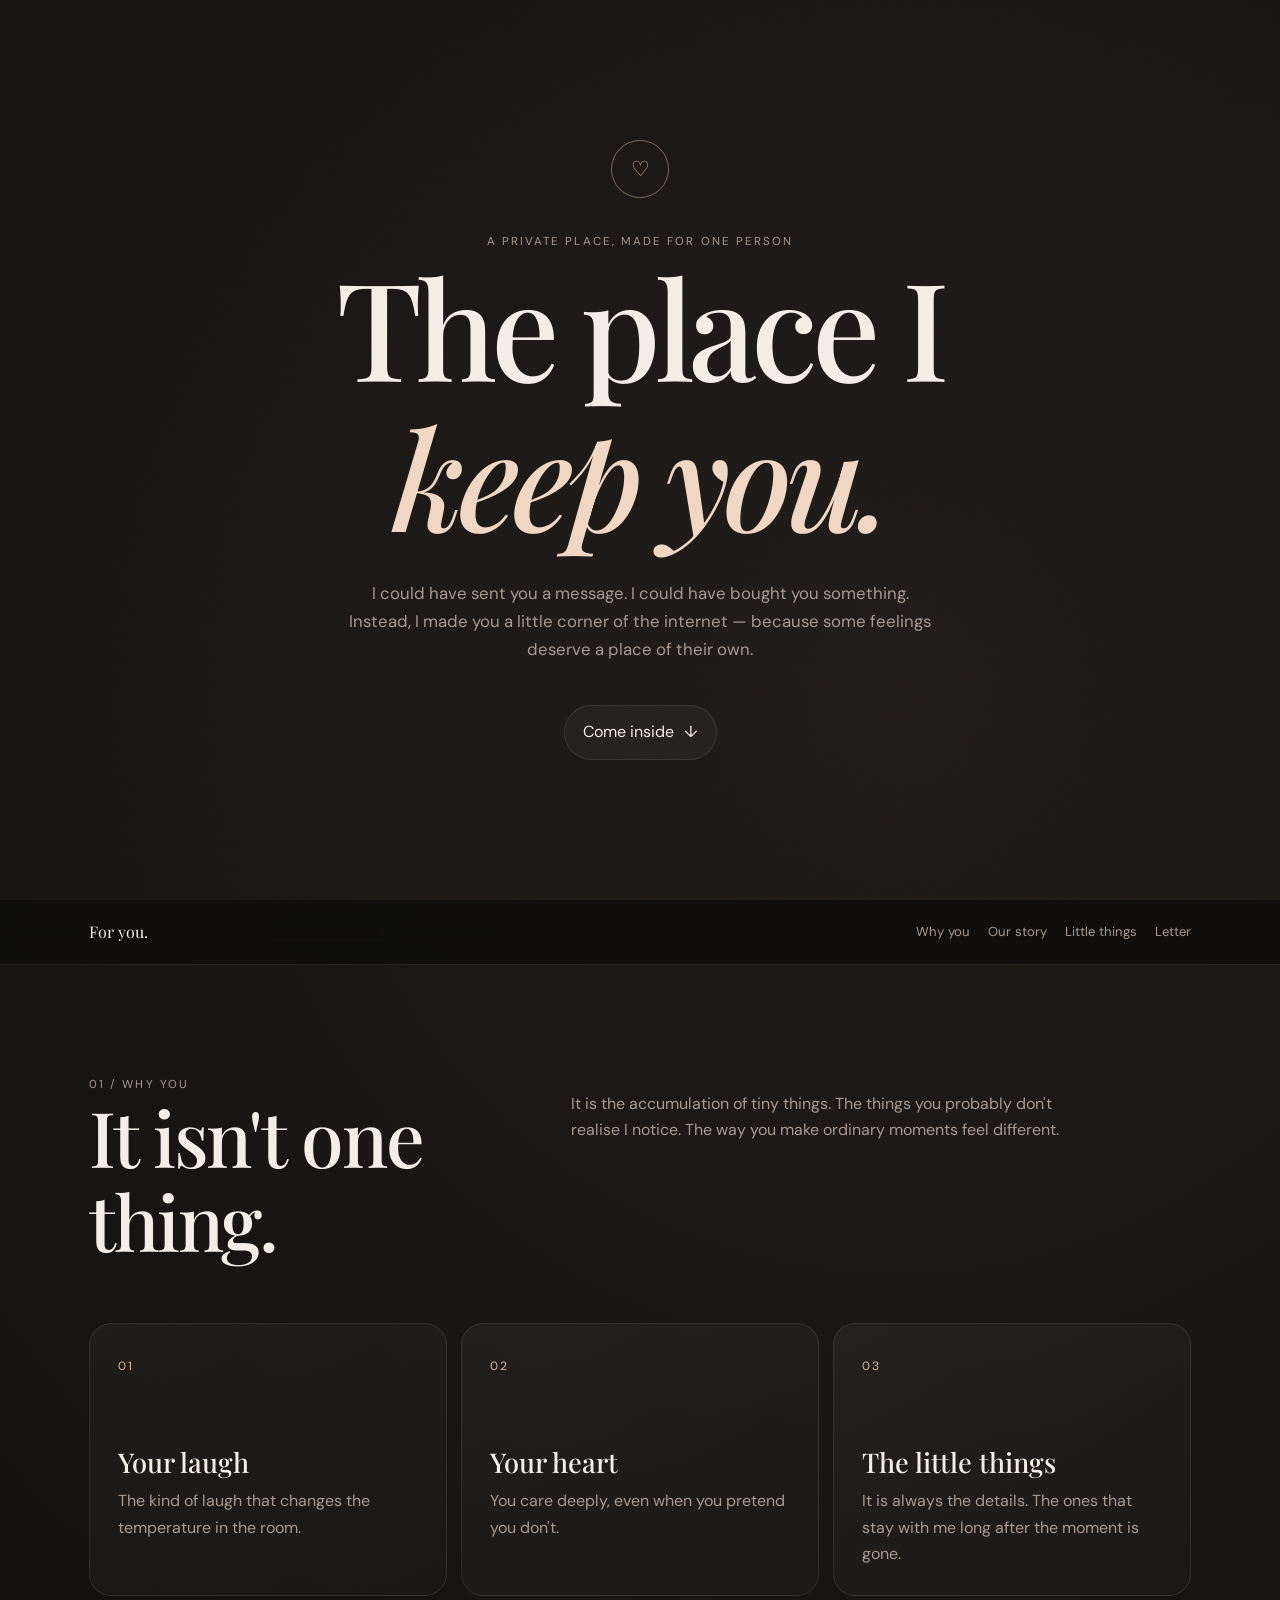
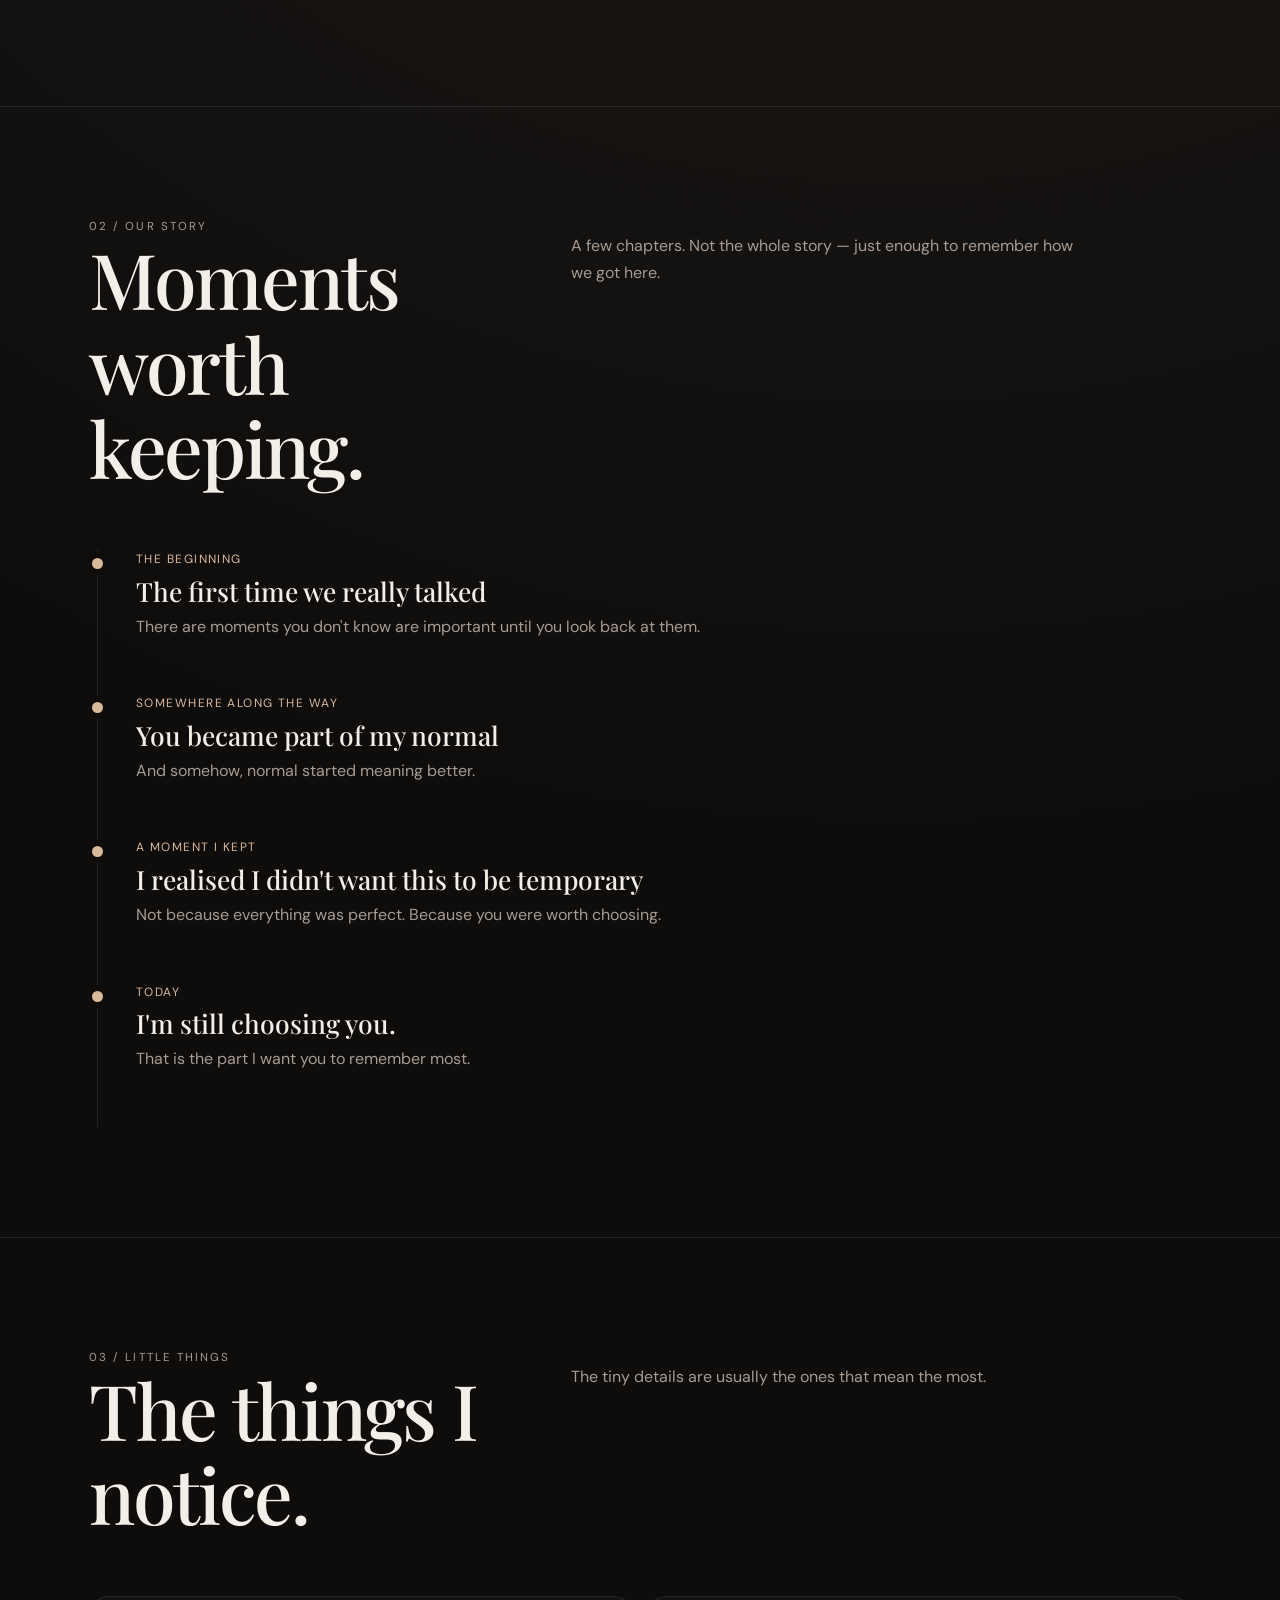
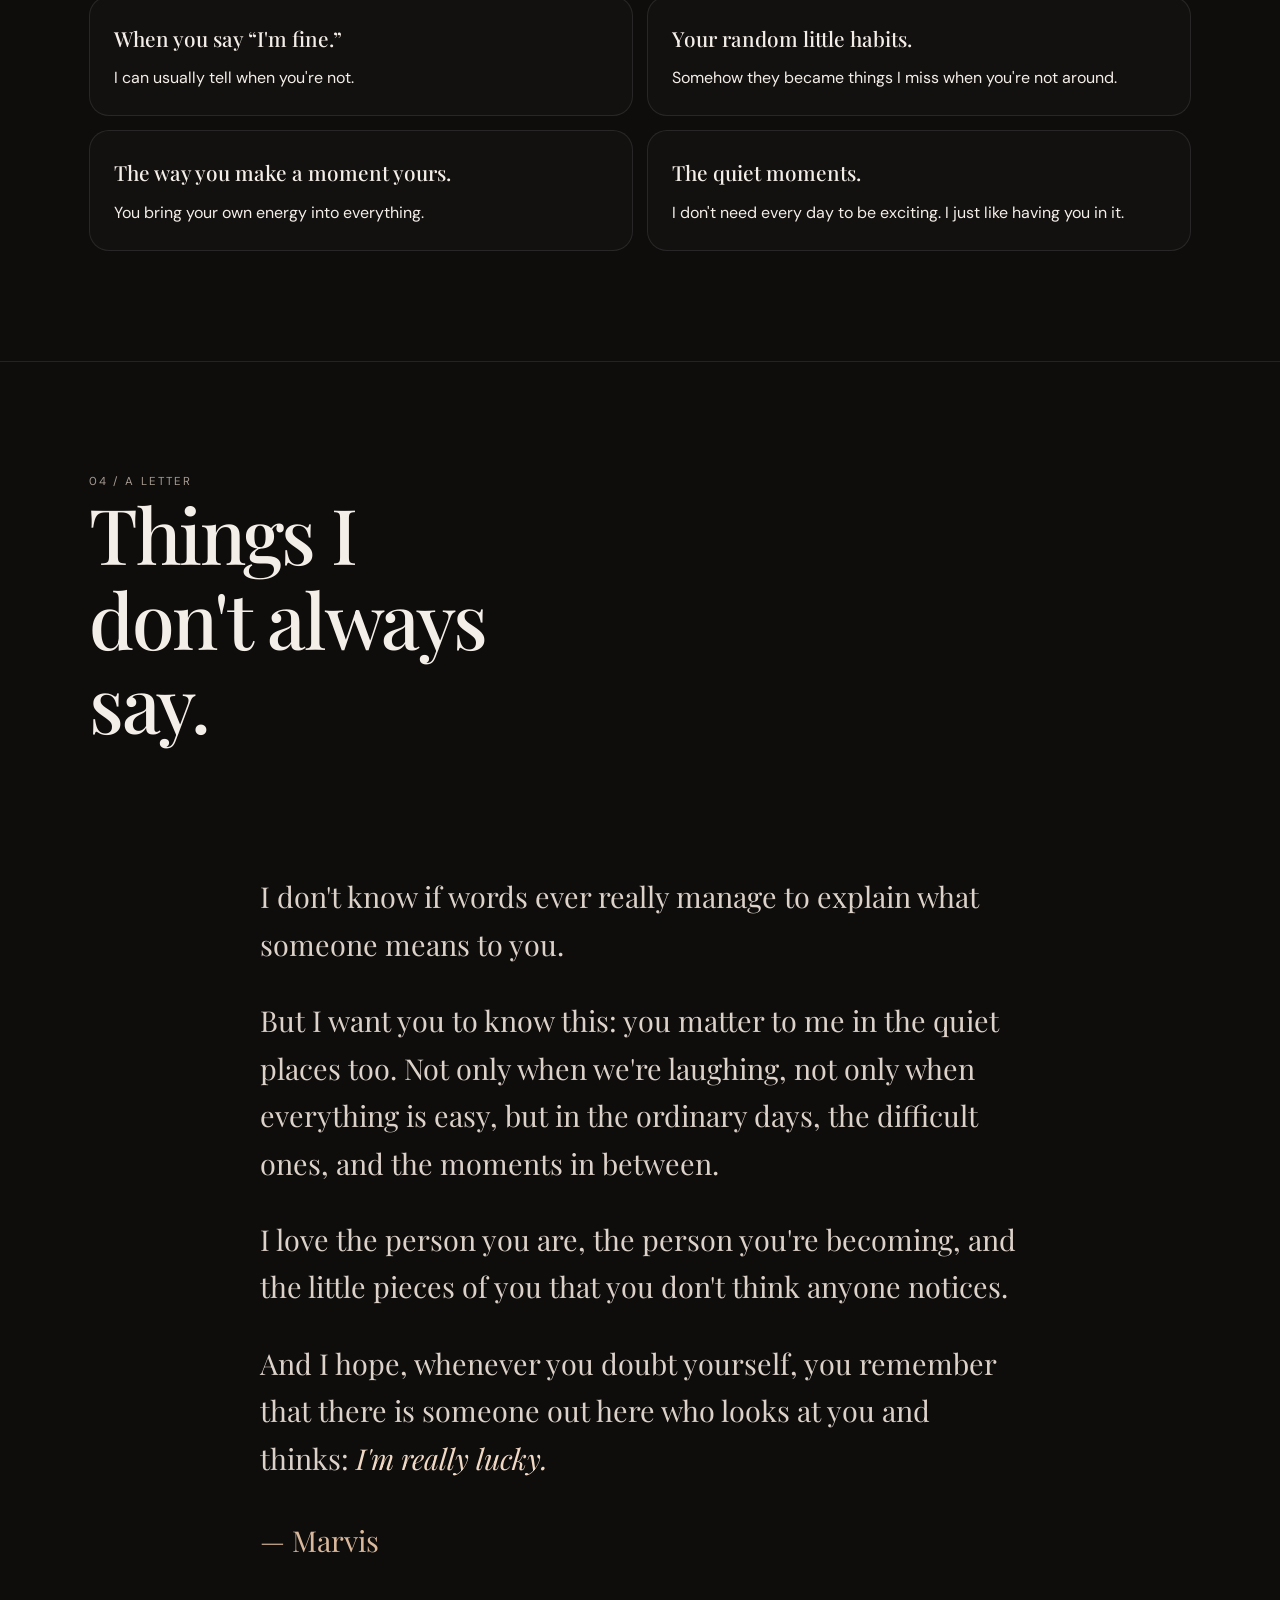
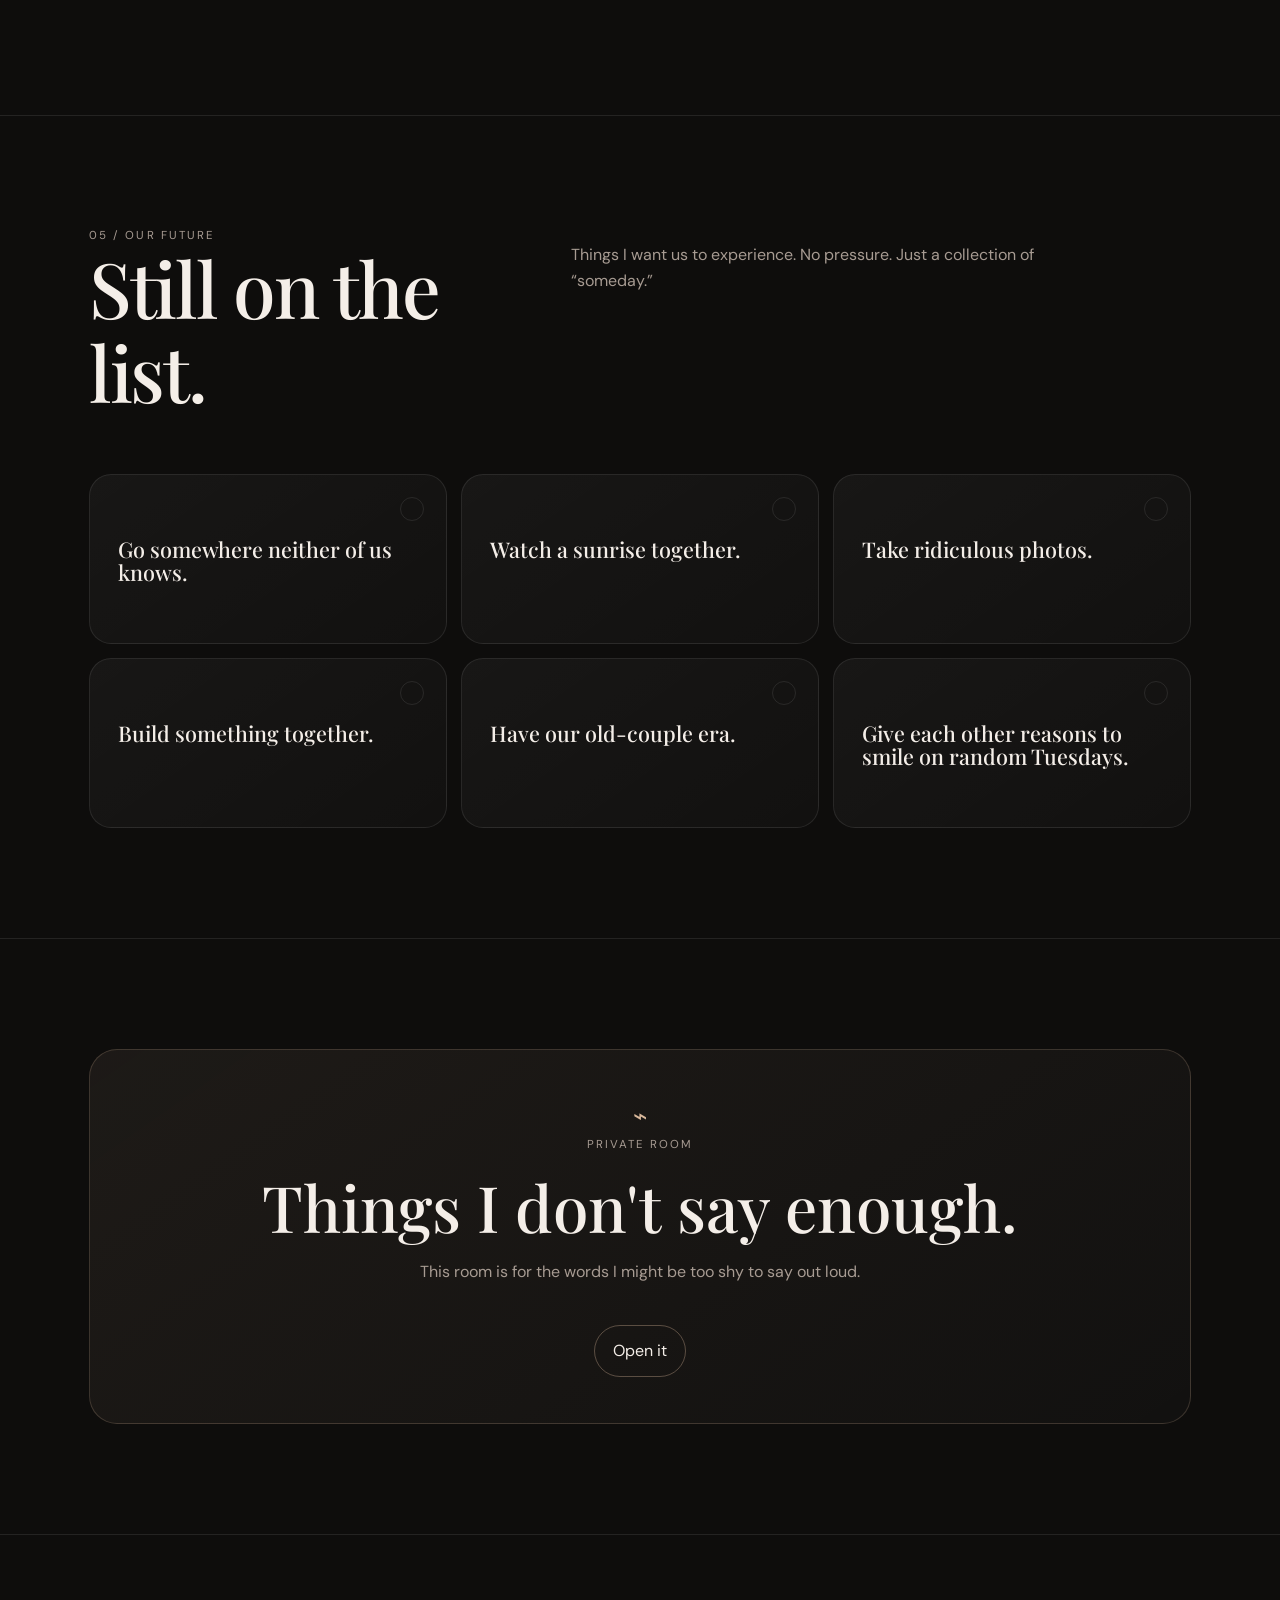
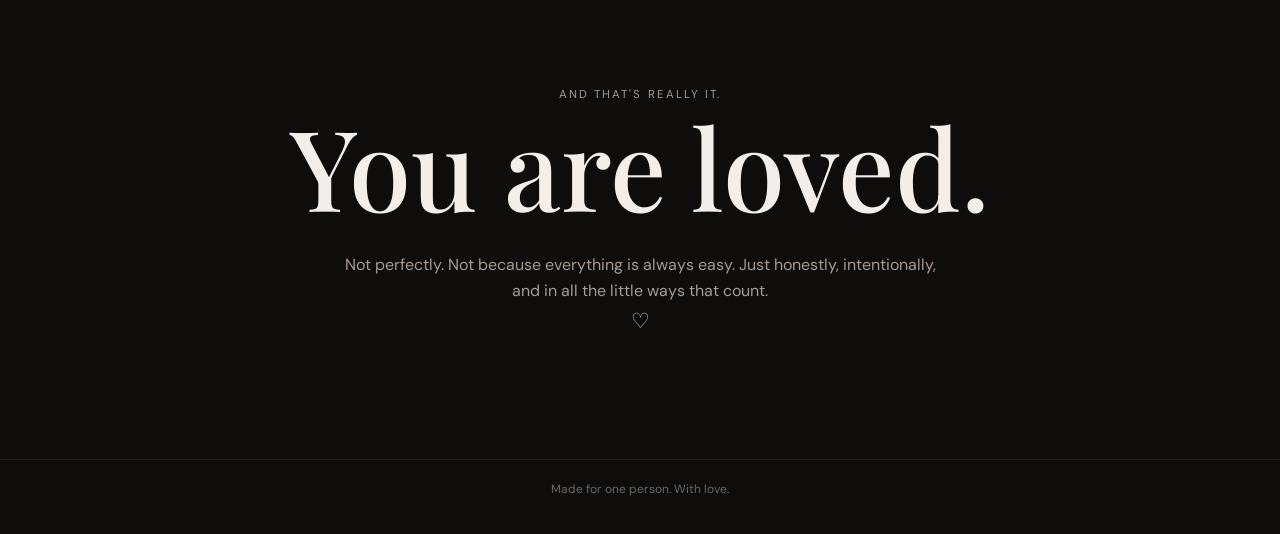
==== index.html @ 0d469877 "Initialize the love-letter website" ====
<!doctype html>
<html lang="en">
<head>
<meta charset="utf-8" />
<meta name="viewport" content="width=device-width,initial-scale=1" />
<meta name="theme-color" content="#12100f" />
<title>The Place I Keep You</title>
<link rel="preconnect" href="https://fonts.googleapis.com">
<link rel="preconnect" href="https://fonts.gstatic.com" crossorigin>
<link href="https://fonts.googleapis.com/css2?family=DM+Sans:wght@400;500;600&family=Playfair+Display:wght@500;600&display=swap" rel="stylesheet">
<style>
:root{--bg:#0e0d0c;--panel:#171412;--text:#f4eee8;--muted:#a79b92;--line:rgba(255,255,255,.09);--accent:#d9b89b;--accent2:#f0d8c5;--max:1150px}
*{box-sizing:border-box}html{scroll-behavior:smooth}body{margin:0;background:radial-gradient(circle at 70% 10%,rgba(217,184,155,.09),transparent 28%),var(--bg);color:var(--text);font-family:"DM Sans",sans-serif;line-height:1.65}body:before{content:"";position:fixed;inset:0;pointer-events:none;opacity:.03;background-image:url("data:image/svg+xml,%3Csvg xmlns='http://www.w3.org/2000/svg' width='140' height='140' viewBox='0 0 140 140'%3E%3Cfilter id='n'%3E%3CfeTurbulence type='fractalNoise' baseFrequency='.8' numOctaves='3' stitchTiles='stitch'/%3E%3C/filter%3E%3Crect width='100%25' height='100%25' filter='url(%23n)' opacity='.8'/%3E%3C/svg%3E")}
a{color:inherit;text-decoration:none}.wrap{max-width:var(--max);margin:auto;padding:0 24px}.eyebrow{font-size:.72rem;letter-spacing:.18em;text-transform:uppercase;color:var(--muted)}h1,h2,h3{font-family:"Playfair Display",serif;font-weight:500;line-height:1.1;margin:0}p{color:var(--muted)}button{font:inherit}
.hero{min-height:100svh;display:grid;place-items:center;text-align:center;padding:80px 0}.hero-inner{max-width:820px}.hero .mark{width:58px;height:58px;border:1px solid rgba(217,184,155,.5);border-radius:50%;display:grid;place-items:center;margin:0 auto 34px;color:var(--accent);font-size:21px}.hero h1{font-size:clamp(4rem,12vw,8.5rem);letter-spacing:-.045em}.hero h1 span{display:block;color:var(--accent2);font-style:italic}.hero .sub{max-width:600px;margin:30px auto 0;font-size:1.05rem}.enter{margin-top:42px;display:inline-flex;gap:10px;align-items:center;padding:13px 18px;border:1px solid var(--line);border-radius:999px;background:rgba(255,255,255,.03);transition:.3s}.enter:hover{transform:translateY(-2px);border-color:rgba(217,184,155,.45)}
nav{position:sticky;top:0;z-index:20;background:rgba(14,13,12,.78);backdrop-filter:blur(16px);border-bottom:1px solid var(--line)}nav .inner{height:64px;display:flex;align-items:center;justify-content:space-between}.brand{font-family:"Playfair Display",serif}.navlinks{display:flex;gap:18px;color:var(--muted);font-size:.82rem}.navlinks a:hover{color:var(--text)}
section{padding:110px 0;border-bottom:1px solid var(--line)}.section-head{display:grid;grid-template-columns:1fr 1.4fr;gap:40px;margin-bottom:60px}.section-head h2{font-size:clamp(2.7rem,6vw,5rem);letter-spacing:-.03em}.section-head p{max-width:520px}
.reasons{display:grid;grid-template-columns:repeat(3,1fr);gap:14px}.card{background:linear-gradient(145deg,rgba(255,255,255,.045),rgba(255,255,255,.018));border:1px solid var(--line);border-radius:22px;padding:28px;min-height:250px}.num{font-size:.75rem;color:var(--accent);letter-spacing:.14em}.card h3{font-size:1.7rem;margin:70px 0 10px}.card p{margin:0}
.timeline{display:grid;gap:0;border-left:1px solid var(--line);margin-left:8px}.event{position:relative;padding:0 0 54px 38px}.event:before{content:"";position:absolute;left:-6px;top:8px;width:11px;height:11px;border-radius:50%;background:var(--accent);box-shadow:0 0 0 6px var(--bg)}.date{font-size:.75rem;letter-spacing:.12em;text-transform:uppercase;color:var(--accent);margin-bottom:7px}.event h3{font-size:1.65rem}.event p{max-width:700px;margin:8px 0 0}
.memories{display:grid;grid-template-columns:repeat(2,1fr);gap:14px}.memory{padding:24px;border:1px solid var(--line);border-radius:20px;background:#131110}.memory strong{display:block;font-family:"Playfair Display",serif;font-size:1.3rem;font-weight:500;margin-bottom:10px}.memory em{color:var(--text);font-style:normal}
.letter{max-width:760px;margin:auto;padding:40px 0}.letter p{font-family:"Playfair Display",serif;font-size:clamp(1.25rem,2.4vw,1.8rem);line-height:1.65;color:#ddd2ca}.signature{margin-top:35px;color:var(--accent);font-family:"Playfair Display",serif;font-size:1.8rem}
.future{display:grid;grid-template-columns:repeat(3,1fr);gap:14px}.future .card{min-height:170px;position:relative}.future .card h3{margin:35px 0 0;font-size:1.35rem}.check{position:absolute;right:22px;top:22px;width:24px;height:24px;border:1px solid var(--line);border-radius:50%}
.secret{background:linear-gradient(145deg,rgba(217,184,155,.08),rgba(255,255,255,.02));border:1px solid rgba(217,184,155,.2);border-radius:28px;padding:46px;text-align:center}.lock{font-size:1.5rem;color:var(--accent)}.secret h2{font-size:clamp(2.4rem,5vw,4.5rem);margin-top:18px}.secret button{margin-top:24px;border:1px solid rgba(217,184,155,.35);background:transparent;color:var(--text);padding:12px 18px;border-radius:999px;cursor:pointer}.secret-content{display:none;margin:30px auto 0;max-width:690px}.secret-content.show{display:block}.secret-content p{font-family:"Playfair Display",serif;font-size:1.35rem;color:#dfd3c9}
.final{text-align:center;padding:150px 0 120px}.final h2{font-size:clamp(3.5rem,9vw,7rem)}.final p{max-width:620px;margin:24px auto 0}.heart{color:var(--accent);font-size:1.3rem}.foot{padding:20px 0 35px;color:#6e6660;font-size:.75rem;text-align:center}
.reveal{opacity:0;transform:translateY(22px);transition:.8s ease}.reveal.visible{opacity:1;transform:none}
@media(max-width:800px){.section-head{grid-template-columns:1fr;gap:18px}.reasons,.future,.memories{grid-template-columns:1fr}.navlinks{display:none}.card h3{margin-top:55px}.secret{padding:32px 22px}}
</style>
</head>
<body>
<header class="hero">
  <div class="wrap hero-inner">
    <div class="mark">♡</div>
    <div class="eyebrow">A private place, made for one person</div>
    <h1>The place I <span>keep you.</span></h1>
    <p class="sub">I could have sent you a message. I could have bought you something. Instead, I made you a little corner of the internet — because some feelings deserve a place of their own.</p>
    <a class="enter" href="#reasons">Come inside <span>↓</span></a>
  </div>
</header>
<nav><div class="wrap inner"><div class="brand">For you.</div><div class="navlinks"><a href="#reasons">Why you</a><a href="#timeline">Our story</a><a href="#memories">Little things</a><a href="#letter">Letter</a></div></div></nav>
<main>
<section id="reasons"><div class="wrap reveal"><div class="section-head"><div><div class="eyebrow">01 / Why you</div><h2>It isn't one thing.</h2></div><p>It is the accumulation of tiny things. The things you probably don't realise I notice. The way you make ordinary moments feel different.</p></div><div class="reasons">
<div class="card"><span class="num">01</span><h3>Your laugh</h3><p>The kind of laugh that changes the temperature in the room.</p></div>
<div class="card"><span class="num">02</span><h3>Your heart</h3><p>You care deeply, even when you pretend you don't.</p></div>
<div class="card"><span class="num">03</span><h3>The little things</h3><p>It is always the details. The ones that stay with me long after the moment is gone.</p></div>
</div></div></section>
<section id="timeline"><div class="wrap reveal"><div class="section-head"><div><div class="eyebrow">02 / Our story</div><h2>Moments worth keeping.</h2></div><p>A few chapters. Not the whole story — just enough to remember how we got here.</p></div><div class="timeline">
<div class="event"><div class="date">The beginning</div><h3>The first time we really talked</h3><p>There are moments you don't know are important until you look back at them.</p></div>
<div class="event"><div class="date">Somewhere along the way</div><h3>You became part of my normal</h3><p>And somehow, normal started meaning better.</p></div>
<div class="event"><div class="date">A moment I kept</div><h3>I realised I didn't want this to be temporary</h3><p>Not because everything was perfect. Because you were worth choosing.</p></div>
<div class="event"><div class="date">Today</div><h3>I'm still choosing you.</h3><p>That is the part I want you to remember most.</p></div>
</div></div></section>
<section id="memories"><div class="wrap reveal"><div class="section-head"><div><div class="eyebrow">03 / Little things</div><h2>The things I notice.</h2></div><p>The tiny details are usually the ones that mean the most.</p></div><div class="memories">
<div class="memory"><strong>When you say “I'm fine.”</strong><em>I can usually tell when you're not.</em></div>
<div class="memory"><strong>Your random little habits.</strong><em>Somehow they became things I miss when you're not around.</em></div>
<div class="memory"><strong>The way you make a moment yours.</strong><em>You bring your own energy into everything.</em></div>
<div class="memory"><strong>The quiet moments.</strong><em>I don't need every day to be exciting. I just like having you in it.</em></div>
</div></div></section>
<section id="letter"><div class="wrap reveal"><div class="section-head"><div><div class="eyebrow">04 / A letter</div><h2>Things I don't always say.</h2></div></div><div class="letter">
<p>I don't know if words ever really manage to explain what someone means to you.</p>
<p>But I want you to know this: you matter to me in the quiet places too. Not only when we're laughing, not only when everything is easy, but in the ordinary days, the difficult ones, and the moments in between.</p>
<p>I love the person you are, the person you're becoming, and the little pieces of you that you don't think anyone notices.</p>
<p>And I hope, whenever you doubt yourself, you remember that there is someone out here who looks at you and thinks: <em style="color:var(--accent2)">I'm really lucky.</em></p>
<div class="signature">— Marvis</div>
</div></div></section>
<section><div class="wrap reveal"><div class="section-head"><div><div class="eyebrow">05 / Our future</div><h2>Still on the list.</h2></div><p>Things I want us to experience. No pressure. Just a collection of “someday.”</p></div><div class="future">
<div class="card"><div class="check"></div><h3>Go somewhere neither of us knows.</h3></div>
<div class="card"><div class="check"></div><h3>Watch a sunrise together.</h3></div>
<div class="card"><div class="check"></div><h3>Take ridiculous photos.</h3></div>
<div class="card"><div class="check"></div><h3>Build something together.</h3></div>
<div class="card"><div class="check"></div><h3>Have our old-couple era.</h3></div>
<div class="card"><div class="check"></div><h3>Give each other reasons to smile on random Tuesdays.</h3></div>
</div></div></section>
<section><div class="wrap reveal"><div class="secret"><div class="lock">⌁</div><div class="eyebrow">Private room</div><h2>Things I don't say enough.</h2><p>This room is for the words I might be too shy to say out loud.</p><button id="unlock">Open it</button><div class="secret-content" id="secretContent"><p>You're one of the very few people who can make me feel completely seen — and somehow, completely at home.</p><p>So here's your reminder: you are loved. You are appreciated. And you are much more special to me than a simple page on a screen could ever explain.</p></div></div></div></section>
<section class="final"><div class="wrap reveal"><div class="eyebrow">And that's really it.</div><h2>You are loved.</h2><p>Not perfectly. Not because everything is always easy. Just honestly, intentionally, and in all the little ways that count.</p><div class="heart">♡</div></div></section>
</main>
<footer class="foot">Made for one person. With love.</footer>
<script>
const observer=new IntersectionObserver(entries=>entries.forEach(e=>{if(e.isIntersecting)e.target.classList.add('visible')}),{threshold:.12});document.querySelectorAll('.reveal').forEach(el=>observer.observe(el));
document.getElementById('unlock').addEventListener('click',()=>{const c=document.getElementById('secretContent');c.classList.toggle('show');document.getElementById('unlock').textContent=c.classList.contains('show')?'Close it':'Open it'});
</script>
</body>
</html>
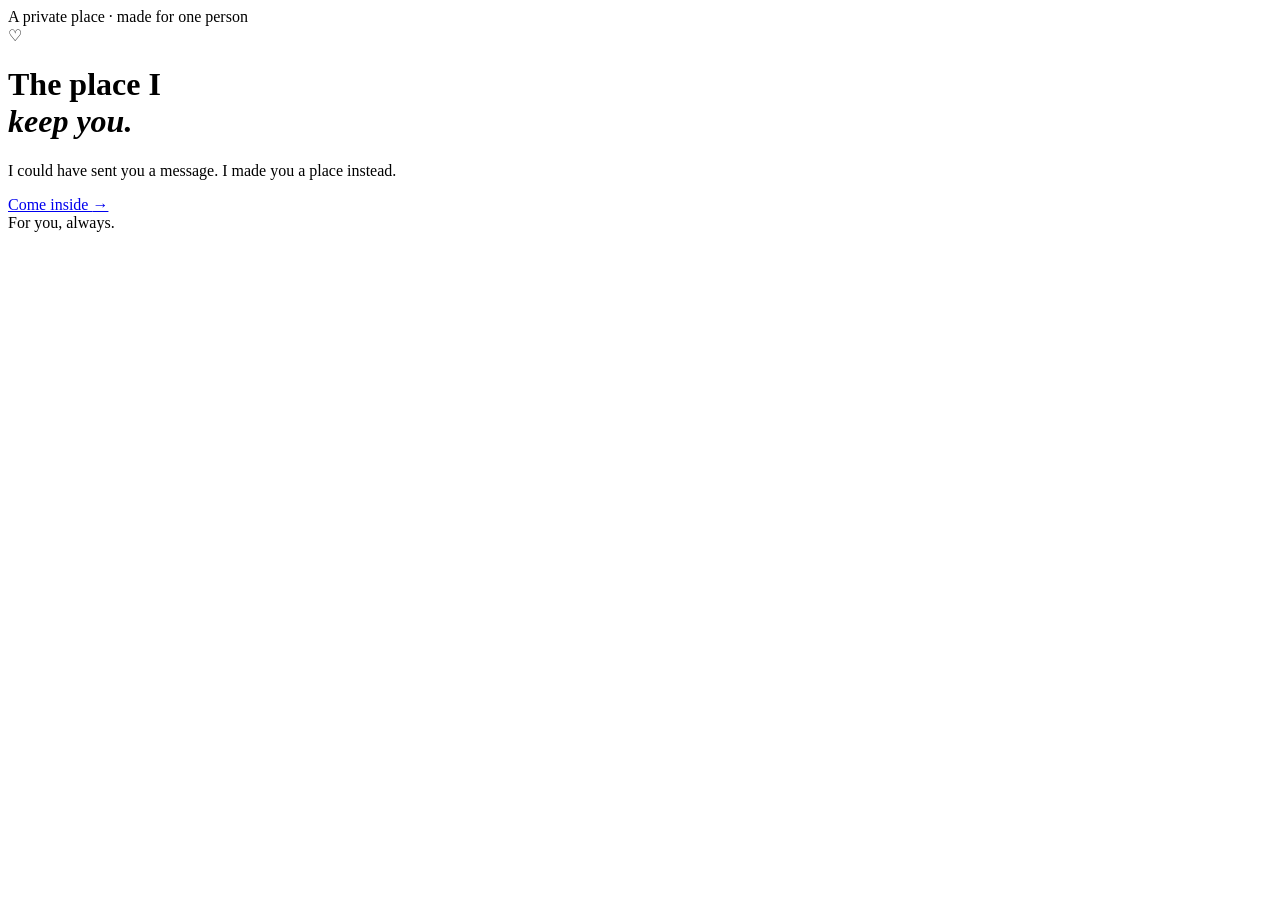
==== commit 833a6fef: "Redesign homepage as full-screen mobile-first experience" ====
--- a/index.html
+++ b/index.html
@@ -1,82 +1 @@
-<!doctype html>
-<html lang="en">
-<head>
-<meta charset="utf-8" />
-<meta name="viewport" content="width=device-width,initial-scale=1" />
-<meta name="theme-color" content="#12100f" />
-<title>The Place I Keep You</title>
-<link rel="preconnect" href="https://fonts.googleapis.com">
-<link rel="preconnect" href="https://fonts.gstatic.com" crossorigin>
-<link href="https://fonts.googleapis.com/css2?family=DM+Sans:wght@400;500;600&family=Playfair+Display:wght@500;600&display=swap" rel="stylesheet">
-<style>
-:root{--bg:#0e0d0c;--panel:#171412;--text:#f4eee8;--muted:#a79b92;--line:rgba(255,255,255,.09);--accent:#d9b89b;--accent2:#f0d8c5;--max:1150px}
-*{box-sizing:border-box}html{scroll-behavior:smooth}body{margin:0;background:radial-gradient(circle at 70% 10%,rgba(217,184,155,.09),transparent 28%),var(--bg);color:var(--text);font-family:"DM Sans",sans-serif;line-height:1.65}body:before{content:"";position:fixed;inset:0;pointer-events:none;opacity:.03;background-image:url("data:image/svg+xml,%3Csvg xmlns='http://www.w3.org/2000/svg' width='140' height='140' viewBox='0 0 140 140'%3E%3Cfilter id='n'%3E%3CfeTurbulence type='fractalNoise' baseFrequency='.8' numOctaves='3' stitchTiles='stitch'/%3E%3C/filter%3E%3Crect width='100%25' height='100%25' filter='url(%23n)' opacity='.8'/%3E%3C/svg%3E")}
-a{color:inherit;text-decoration:none}.wrap{max-width:var(--max);margin:auto;padding:0 24px}.eyebrow{font-size:.72rem;letter-spacing:.18em;text-transform:uppercase;color:var(--muted)}h1,h2,h3{font-family:"Playfair Display",serif;font-weight:500;line-height:1.1;margin:0}p{color:var(--muted)}button{font:inherit}
-.hero{min-height:100svh;display:grid;place-items:center;text-align:center;padding:80px 0}.hero-inner{max-width:820px}.hero .mark{width:58px;height:58px;border:1px solid rgba(217,184,155,.5);border-radius:50%;display:grid;place-items:center;margin:0 auto 34px;color:var(--accent);font-size:21px}.hero h1{font-size:clamp(4rem,12vw,8.5rem);letter-spacing:-.045em}.hero h1 span{display:block;color:var(--accent2);font-style:italic}.hero .sub{max-width:600px;margin:30px auto 0;font-size:1.05rem}.enter{margin-top:42px;display:inline-flex;gap:10px;align-items:center;padding:13px 18px;border:1px solid var(--line);border-radius:999px;background:rgba(255,255,255,.03);transition:.3s}.enter:hover{transform:translateY(-2px);border-color:rgba(217,184,155,.45)}
-nav{position:sticky;top:0;z-index:20;background:rgba(14,13,12,.78);backdrop-filter:blur(16px);border-bottom:1px solid var(--line)}nav .inner{height:64px;display:flex;align-items:center;justify-content:space-between}.brand{font-family:"Playfair Display",serif}.navlinks{display:flex;gap:18px;color:var(--muted);font-size:.82rem}.navlinks a:hover{color:var(--text)}
-section{padding:110px 0;border-bottom:1px solid var(--line)}.section-head{display:grid;grid-template-columns:1fr 1.4fr;gap:40px;margin-bottom:60px}.section-head h2{font-size:clamp(2.7rem,6vw,5rem);letter-spacing:-.03em}.section-head p{max-width:520px}
-.reasons{display:grid;grid-template-columns:repeat(3,1fr);gap:14px}.card{background:linear-gradient(145deg,rgba(255,255,255,.045),rgba(255,255,255,.018));border:1px solid var(--line);border-radius:22px;padding:28px;min-height:250px}.num{font-size:.75rem;color:var(--accent);letter-spacing:.14em}.card h3{font-size:1.7rem;margin:70px 0 10px}.card p{margin:0}
-.timeline{display:grid;gap:0;border-left:1px solid var(--line);margin-left:8px}.event{position:relative;padding:0 0 54px 38px}.event:before{content:"";position:absolute;left:-6px;top:8px;width:11px;height:11px;border-radius:50%;background:var(--accent);box-shadow:0 0 0 6px var(--bg)}.date{font-size:.75rem;letter-spacing:.12em;text-transform:uppercase;color:var(--accent);margin-bottom:7px}.event h3{font-size:1.65rem}.event p{max-width:700px;margin:8px 0 0}
-.memories{display:grid;grid-template-columns:repeat(2,1fr);gap:14px}.memory{padding:24px;border:1px solid var(--line);border-radius:20px;background:#131110}.memory strong{display:block;font-family:"Playfair Display",serif;font-size:1.3rem;font-weight:500;margin-bottom:10px}.memory em{color:var(--text);font-style:normal}
-.letter{max-width:760px;margin:auto;padding:40px 0}.letter p{font-family:"Playfair Display",serif;font-size:clamp(1.25rem,2.4vw,1.8rem);line-height:1.65;color:#ddd2ca}.signature{margin-top:35px;color:var(--accent);font-family:"Playfair Display",serif;font-size:1.8rem}
-.future{display:grid;grid-template-columns:repeat(3,1fr);gap:14px}.future .card{min-height:170px;position:relative}.future .card h3{margin:35px 0 0;font-size:1.35rem}.check{position:absolute;right:22px;top:22px;width:24px;height:24px;border:1px solid var(--line);border-radius:50%}
-.secret{background:linear-gradient(145deg,rgba(217,184,155,.08),rgba(255,255,255,.02));border:1px solid rgba(217,184,155,.2);border-radius:28px;padding:46px;text-align:center}.lock{font-size:1.5rem;color:var(--accent)}.secret h2{font-size:clamp(2.4rem,5vw,4.5rem);margin-top:18px}.secret button{margin-top:24px;border:1px solid rgba(217,184,155,.35);background:transparent;color:var(--text);padding:12px 18px;border-radius:999px;cursor:pointer}.secret-content{display:none;margin:30px auto 0;max-width:690px}.secret-content.show{display:block}.secret-content p{font-family:"Playfair Display",serif;font-size:1.35rem;color:#dfd3c9}
-.final{text-align:center;padding:150px 0 120px}.final h2{font-size:clamp(3.5rem,9vw,7rem)}.final p{max-width:620px;margin:24px auto 0}.heart{color:var(--accent);font-size:1.3rem}.foot{padding:20px 0 35px;color:#6e6660;font-size:.75rem;text-align:center}
-.reveal{opacity:0;transform:translateY(22px);transition:.8s ease}.reveal.visible{opacity:1;transform:none}
-@media(max-width:800px){.section-head{grid-template-columns:1fr;gap:18px}.reasons,.future,.memories{grid-template-columns:1fr}.navlinks{display:none}.card h3{margin-top:55px}.secret{padding:32px 22px}}
-</style>
-</head>
-<body>
-<header class="hero">
-  <div class="wrap hero-inner">
-    <div class="mark">♡</div>
-    <div class="eyebrow">A private place, made for one person</div>
-    <h1>The place I <span>keep you.</span></h1>
-    <p class="sub">I could have sent you a message. I could have bought you something. Instead, I made you a little corner of the internet — because some feelings deserve a place of their own.</p>
-    <a class="enter" href="#reasons">Come inside <span>↓</span></a>
-  </div>
-</header>
-<nav><div class="wrap inner"><div class="brand">For you.</div><div class="navlinks"><a href="#reasons">Why you</a><a href="#timeline">Our story</a><a href="#memories">Little things</a><a href="#letter">Letter</a></div></div></nav>
-<main>
-<section id="reasons"><div class="wrap reveal"><div class="section-head"><div><div class="eyebrow">01 / Why you</div><h2>It isn't one thing.</h2></div><p>It is the accumulation of tiny things. The things you probably don't realise I notice. The way you make ordinary moments feel different.</p></div><div class="reasons">
-<div class="card"><span class="num">01</span><h3>Your laugh</h3><p>The kind of laugh that changes the temperature in the room.</p></div>
-<div class="card"><span class="num">02</span><h3>Your heart</h3><p>You care deeply, even when you pretend you don't.</p></div>
-<div class="card"><span class="num">03</span><h3>The little things</h3><p>It is always the details. The ones that stay with me long after the moment is gone.</p></div>
-</div></div></section>
-<section id="timeline"><div class="wrap reveal"><div class="section-head"><div><div class="eyebrow">02 / Our story</div><h2>Moments worth keeping.</h2></div><p>A few chapters. Not the whole story — just enough to remember how we got here.</p></div><div class="timeline">
-<div class="event"><div class="date">The beginning</div><h3>The first time we really talked</h3><p>There are moments you don't know are important until you look back at them.</p></div>
-<div class="event"><div class="date">Somewhere along the way</div><h3>You became part of my normal</h3><p>And somehow, normal started meaning better.</p></div>
-<div class="event"><div class="date">A moment I kept</div><h3>I realised I didn't want this to be temporary</h3><p>Not because everything was perfect. Because you were worth choosing.</p></div>
-<div class="event"><div class="date">Today</div><h3>I'm still choosing you.</h3><p>That is the part I want you to remember most.</p></div>
-</div></div></section>
-<section id="memories"><div class="wrap reveal"><div class="section-head"><div><div class="eyebrow">03 / Little things</div><h2>The things I notice.</h2></div><p>The tiny details are usually the ones that mean the most.</p></div><div class="memories">
-<div class="memory"><strong>When you say “I'm fine.”</strong><em>I can usually tell when you're not.</em></div>
-<div class="memory"><strong>Your random little habits.</strong><em>Somehow they became things I miss when you're not around.</em></div>
-<div class="memory"><strong>The way you make a moment yours.</strong><em>You bring your own energy into everything.</em></div>
-<div class="memory"><strong>The quiet moments.</strong><em>I don't need every day to be exciting. I just like having you in it.</em></div>
-</div></div></section>
-<section id="letter"><div class="wrap reveal"><div class="section-head"><div><div class="eyebrow">04 / A letter</div><h2>Things I don't always say.</h2></div></div><div class="letter">
-<p>I don't know if words ever really manage to explain what someone means to you.</p>
-<p>But I want you to know this: you matter to me in the quiet places too. Not only when we're laughing, not only when everything is easy, but in the ordinary days, the difficult ones, and the moments in between.</p>
-<p>I love the person you are, the person you're becoming, and the little pieces of you that you don't think anyone notices.</p>
-<p>And I hope, whenever you doubt yourself, you remember that there is someone out here who looks at you and thinks: <em style="color:var(--accent2)">I'm really lucky.</em></p>
-<div class="signature">— Marvis</div>
-</div></div></section>
-<section><div class="wrap reveal"><div class="section-head"><div><div class="eyebrow">05 / Our future</div><h2>Still on the list.</h2></div><p>Things I want us to experience. No pressure. Just a collection of “someday.”</p></div><div class="future">
-<div class="card"><div class="check"></div><h3>Go somewhere neither of us knows.</h3></div>
-<div class="card"><div class="check"></div><h3>Watch a sunrise together.</h3></div>
-<div class="card"><div class="check"></div><h3>Take ridiculous photos.</h3></div>
-<div class="card"><div class="check"></div><h3>Build something together.</h3></div>
-<div class="card"><div class="check"></div><h3>Have our old-couple era.</h3></div>
-<div class="card"><div class="check"></div><h3>Give each other reasons to smile on random Tuesdays.</h3></div>
-</div></div></section>
-<section><div class="wrap reveal"><div class="secret"><div class="lock">⌁</div><div class="eyebrow">Private room</div><h2>Things I don't say enough.</h2><p>This room is for the words I might be too shy to say out loud.</p><button id="unlock">Open it</button><div class="secret-content" id="secretContent"><p>You're one of the very few people who can make me feel completely seen — and somehow, completely at home.</p><p>So here's your reminder: you are loved. You are appreciated. And you are much more special to me than a simple page on a screen could ever explain.</p></div></div></div></section>
-<section class="final"><div class="wrap reveal"><div class="eyebrow">And that's really it.</div><h2>You are loved.</h2><p>Not perfectly. Not because everything is always easy. Just honestly, intentionally, and in all the little ways that count.</p><div class="heart">♡</div></div></section>
-</main>
-<footer class="foot">Made for one person. With love.</footer>
-<script>
-const observer=new IntersectionObserver(entries=>entries.forEach(e=>{if(e.isIntersecting)e.target.classList.add('visible')}),{threshold:.12});document.querySelectorAll('.reveal').forEach(el=>observer.observe(el));
-document.getElementById('unlock').addEventListener('click',()=>{const c=document.getElementById('secretContent');c.classList.toggle('show');document.getElementById('unlock').textContent=c.classList.contains('show')?'Close it':'Open it'});
-</script>
-</body>
-</html>
+<!doctype html><html lang="en"><head><meta charset="utf-8"><meta name="viewport" content="width=device-width,initial-scale=1,viewport-fit=cover"><meta name="theme-color" content="#0d0c0c"><title>The Place I Keep You</title><link rel="stylesheet" href="styles.css"></head><body class="page home"><main class="screen home-screen"><div class="ambient a1"></div><div class="ambient a2"></div><div class="content center"><div class="eyebrow">A private place · made for one person</div><div class="seal">♡</div><h1>The place I<br><em>keep you.</em></h1><p>I could have sent you a message. I made you a place instead.</p><a class="primary" href="reasons.html">Come inside <span>→</span></a></div><div class="bottom-note">For you, always.</div></main><script src="script.js"></script></body></html>
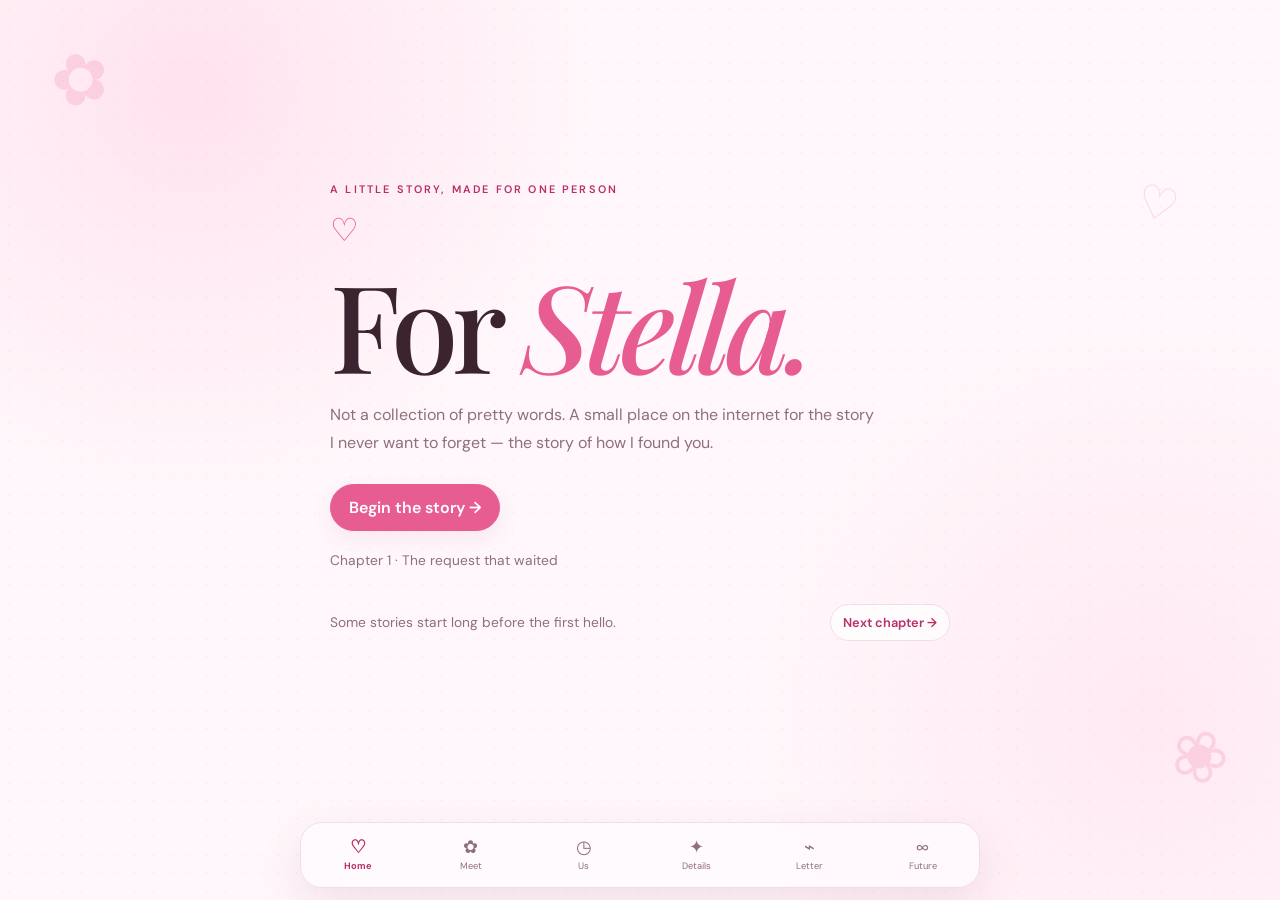
==== commit ff703044: "Rewrite opening chapter for Stella" ====
--- a/index.html
+++ b/index.html
@@ -1 +1 @@
-<!doctype html><html lang="en"><head><meta charset="utf-8"><meta name="viewport" content="width=device-width,initial-scale=1,viewport-fit=cover"><meta name="theme-color" content="#0d0c0c"><title>The Place I Keep You</title><link rel="stylesheet" href="styles.css"></head><body class="page home"><main class="screen home-screen"><div class="ambient a1"></div><div class="ambient a2"></div><div class="content center"><div class="eyebrow">A private place · made for one person</div><div class="seal">♡</div><h1>The place I<br><em>keep you.</em></h1><p>I could have sent you a message. I made you a place instead.</p><a class="primary" href="reasons.html">Come inside <span>→</span></a></div><div class="bottom-note">For you, always.</div></main><script src="script.js"></script></body></html>+<!doctype html><html lang="en"><head><meta charset="utf-8"><meta name="viewport" content="width=device-width,initial-scale=1,viewport-fit=cover"><title>For Stella · A Story Called Stella</title><link rel="preconnect" href="https://fonts.googleapis.com"><link rel="preconnect" href="https://fonts.gstatic.com" crossorigin><link href="https://fonts.googleapis.com/css2?family=DM+Sans:wght@400;500;600;700&family=Playfair+Display:ital,wght@0,500;0,600;1,500;1,600&display=swap" rel="stylesheet"><link rel="stylesheet" href="styles.css"></head><body><main class="screen"><span class="flower f1">✿</span><span class="flower f2">❀</span><span class="flower f3">♡</span><div class="content pop"><div class="eyebrow">A little story, made for one person</div><div class="ornament">♡</div><h1>For <em>Stella.</em></h1><p class="lede">Not a collection of pretty words. A small place on the internet for the story I never want to forget — the story of how I found you.</p><div class="btn-row"><a class="btn primary" href="reasons.html">Begin the story →</a></div><p class="small" style="margin-top:18px">Chapter 1 · The request that waited</p></div><div class="nextbar"><span class="small">Some stories start long before the first hello.</span><a href="reasons.html" data-next>Next chapter →</a></div><nav class="app-nav"><a class="active" href="index.html"><span class="icon">♡</span>Home</a><a href="reasons.html"><span class="icon">✿</span>Meet</a><a href="story.html"><span class="icon">◷</span>Us</a><a href="memories.html"><span class="icon">✦</span>Details</a><a href="letter.html"><span class="icon">⌁</span>Letter</a><a href="future.html"><span class="icon">∞</span>Future</a></nav></main><script src="script.js"></script></body></html>
--- a/styles.css
+++ b/styles.css
@@ -0,0 +1 @@
+:root{--bg:#fff7fb;--paper:#fffafd;--pink:#e85d91;--pink2:#ff9fc1;--rose:#b62f68;--ink:#3b2430;--muted:#8f6f7d;--line:#f2dce7;--white:#fff;--shadow:0 18px 55px rgba(156,52,99,.12);--serif:'Playfair Display',Georgia,serif;--sans:'DM Sans',Arial,sans-serif}*{box-sizing:border-box}html,body{margin:0;width:100%;height:100%;overflow:hidden}body{font-family:var(--sans);background:radial-gradient(circle at 15% 10%,#ffe3ee 0,transparent 30%),radial-gradient(circle at 90% 80%,#ffe9f2 0,transparent 30%),var(--bg);color:var(--ink)}body:before{content:"";position:fixed;inset:0;pointer-events:none;opacity:.35;background-image:radial-gradient(rgba(232,93,145,.14) 1px,transparent 1px);background-size:18px 18px}.screen{height:100svh;min-height:560px;padding:28px 22px 92px;display:flex;flex-direction:column;justify-content:center;align-items:center;position:relative;overflow:hidden}.paper{width:min(100%,560px);background:rgba(255,250,253,.78);border:1px solid rgba(232,93,145,.14);box-shadow:var(--shadow);border-radius:30px;padding:28px 24px;backdrop-filter:blur(12px);position:relative}.content{width:min(100%,620px);position:relative;z-index:2}.eyebrow{font-size:.68rem;letter-spacing:.2em;text-transform:uppercase;color:var(--rose);font-weight:600}.counter{position:absolute;top:18px;right:18px;font-size:.68rem;letter-spacing:.12em;color:var(--muted)}h1,h2,h3{font-family:var(--serif);font-weight:500;line-height:.98;margin:0}h1{font-size:clamp(3.4rem,14vw,7.6rem);letter-spacing:-.05em}h1 em,h2 em{font-style:italic;color:var(--pink)}h2{font-size:clamp(2.8rem,10vw,5.4rem);letter-spacing:-.045em}.lede{font-size:1rem;line-height:1.7;color:var(--muted);max-width:34rem;margin:18px 0 0}.small{font-size:.86rem;color:var(--muted);line-height:1.7}.quote{font-family:var(--serif);font-size:clamp(1.2rem,4vw,1.65rem);line-height:1.5;color:var(--ink)}.ornament{color:var(--pink);font-size:2rem;line-height:1;margin:18px 0}.heart{color:var(--pink);font-size:1.4rem}.flower{position:absolute;color:rgba(232,93,145,.18);font-size:70px;line-height:1;pointer-events:none}.f1{top:5%;left:4%;transform:rotate(-18deg)}.f2{bottom:12%;right:4%;transform:rotate(24deg)}.f3{top:20%;right:8%;font-size:46px;transform:rotate(14deg)}.btn-row{display:flex;gap:10px;margin-top:28px;flex-wrap:wrap}.btn{display:inline-flex;align-items:center;justify-content:center;gap:8px;min-height:46px;padding:12px 18px;border-radius:999px;border:1px solid var(--line);background:var(--white);color:var(--ink);text-decoration:none;font-weight:600;box-shadow:0 8px 22px rgba(156,52,99,.08)}.btn.primary{background:var(--pink);color:#fff;border-color:var(--pink)}.btn:active{transform:scale(.98)}.chapter-list{display:grid;gap:10px;margin-top:24px}.chapter{display:flex;align-items:center;gap:14px;padding:13px 14px;border:1px solid var(--line);border-radius:18px;background:rgba(255,255,255,.72);text-decoration:none;color:var(--ink)}.chapter .num{width:34px;height:34px;border-radius:50%;display:grid;place-items:center;background:#fff0f6;color:var(--rose);font-size:.8rem;font-weight:700}.chapter strong{font-family:var(--serif);font-size:1.1rem;font-weight:500}.chapter span{margin-left:auto;color:var(--muted);font-size:.8rem}.story-card{display:grid;gap:12px;margin-top:24px}.event{padding:15px 16px;border-radius:18px;background:#fff;border:1px solid var(--line);box-shadow:0 8px 28px rgba(156,52,99,.07)}.event .date{font-size:.68rem;text-transform:uppercase;letter-spacing:.14em;color:var(--rose);font-weight:700}.event h3{font-size:1.28rem;margin-top:5px}.event p{margin:5px 0 0;font-size:.86rem;line-height:1.6;color:var(--muted)}.memory-grid{display:grid;grid-template-columns:1fr 1fr;gap:10px;margin-top:24px}.memory{min-height:112px;padding:15px;border-radius:18px;background:linear-gradient(145deg,#fff,#fff5fa);border:1px solid var(--line);display:flex;flex-direction:column;justify-content:flex-end}.memory b{font-family:var(--serif);font-size:1.05rem;font-weight:500}.memory span{font-size:.78rem;color:var(--muted);margin-top:5px}.letter{margin-top:22px}.letter p{font-family:var(--serif);font-size:clamp(1.08rem,3.6vw,1.42rem);line-height:1.6;margin:0 0 12px;color:var(--ink)}.signature{font-family:var(--serif);font-size:1.6rem;color:var(--rose);margin-top:18px}.future-grid{display:grid;grid-template-columns:1fr 1fr;gap:10px;margin-top:22px}.future{padding:15px;border-radius:18px;border:1px solid var(--line);background:#fff;min-height:94px;display:flex;gap:10px;align-items:flex-start}.check{width:16px;height:16px;border:1px solid var(--pink2);border-radius:50%;margin-top:3px;flex:0 0 auto}.future span{font-size:.84rem;line-height:1.5}.secret-box{text-align:center}.lock{width:60px;height:60px;margin:0 auto 16px;border-radius:50%;display:grid;place-items:center;background:#fff0f6;color:var(--pink);font-size:1.7rem;border:1px solid var(--line)}.hidden-note{display:none;margin-top:20px}.hidden-note.show{display:block}.hidden-note p{font-family:var(--serif);font-size:1.15rem;line-height:1.6}.nextbar{display:flex;align-items:center;justify-content:space-between;width:min(100%,620px);margin-top:18px}.nextbar a{text-decoration:none;color:var(--rose);font-size:.8rem;font-weight:600;padding:9px 12px;border-radius:999px;background:rgba(255,255,255,.72);border:1px solid var(--line)}.app-nav{position:fixed;z-index:30;left:12px;right:12px;bottom:12px;height:66px;border:1px solid var(--line);background:rgba(255,250,253,.9);backdrop-filter:blur(18px);border-radius:22px;display:grid;grid-template-columns:repeat(6,1fr);box-shadow:0 16px 45px rgba(156,52,99,.12)}.app-nav a{display:flex;flex-direction:column;align-items:center;justify-content:center;gap:4px;text-decoration:none;color:var(--muted);font-size:.58rem}.app-nav a.active{color:var(--rose);font-weight:700}.icon{font-size:1.15rem;line-height:1}.fade{animation:fade .7s ease both}.pop{animation:pop .8s cubic-bezier(.2,.8,.2,1) both}@keyframes fade{from{opacity:0;transform:translateY(8px)}to{opacity:1;transform:none}}@keyframes pop{from{opacity:0;transform:scale(.96)}to{opacity:1;transform:none}}@media(max-width:390px){.screen{padding:18px 16px 88px;min-height:520px}.paper{padding:22px 18px;border-radius:24px}.memory{min-height:98px}.future{min-height:88px}.app-nav{left:7px;right:7px}.app-nav a{font-size:.52rem}}@media(min-width:800px){.screen{padding-bottom:105px}.app-nav{left:50%;right:auto;transform:translateX(-50%);width:680px}.paper{padding:36px}.content{width:620px}}
